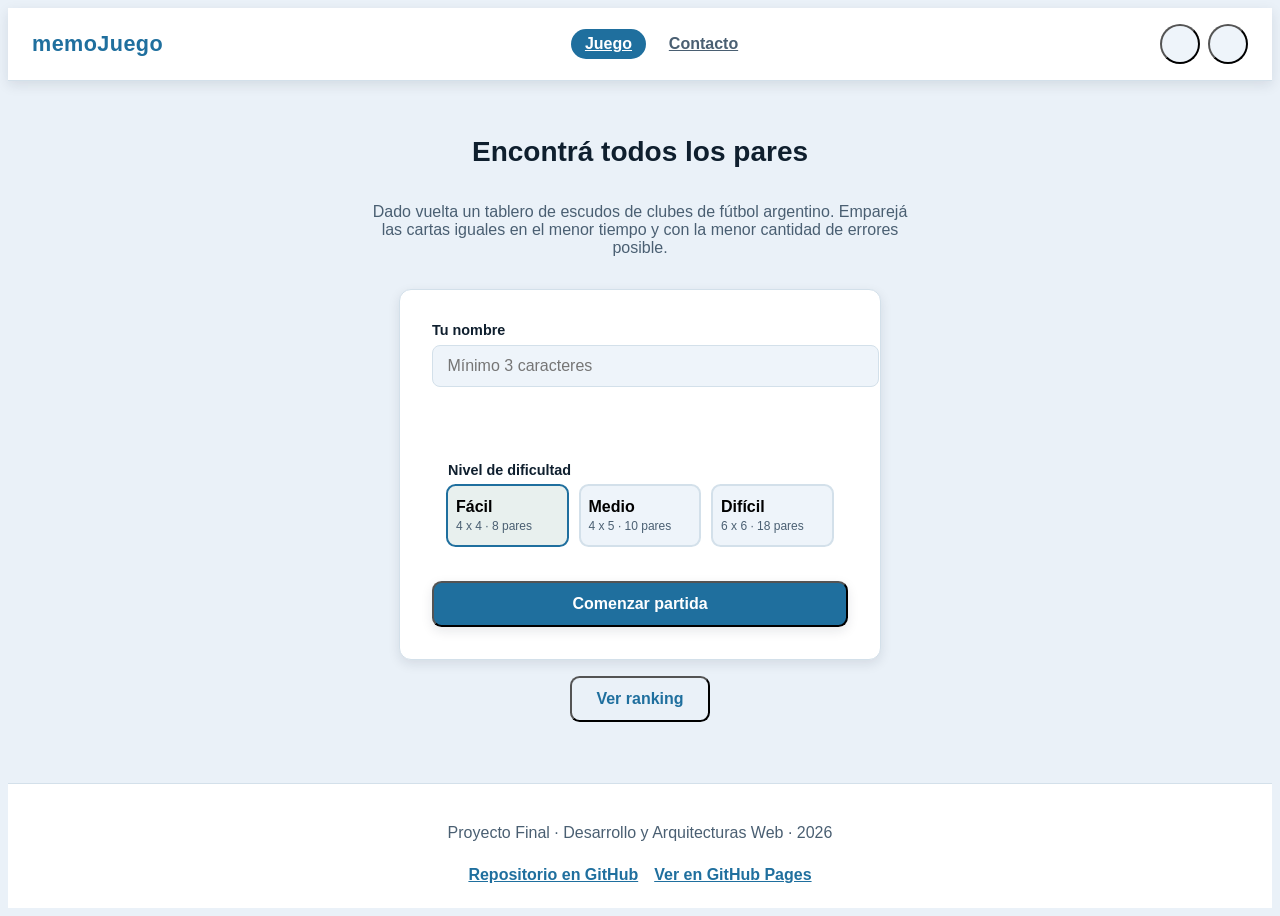
==== index.html @ 81fcfca0 "Agrego pantalla de juego con marcador" ====
<!DOCTYPE html>
<html lang="es">
<head>
    <meta charset="UTF-8">
    <meta name="viewport" content="width=device-width, initial-scale=1.0">
    <title>memoJuego - Escudos de clubes argentinos</title>
    <link rel="stylesheet" href="css/reset.css">
    <link rel="stylesheet" href="css/estilos.css">
</head>
<body>
    <header class="encabezado">
        <div class="marca-sitio">
            <span class="nombre-sitio">memoJuego</span>
        </div>
        <nav class="navegacion" aria-label="Navegación principal">
            <a class="enlace-nav enlace-nav-activo" href="index.html">Juego</a>
            <a class="enlace-nav" href="pages/contacto.html">Contacto</a>
        </nav>
        <div class="acciones-encabezado">
            <button class="boton-icono" id="boton-tema" type="button" aria-label="Cambiar entre modo claro y oscuro">
                <img class="icono-boton" src="assets/imagenes/luna.svg" alt="" aria-hidden="true">
            </button>
            <button class="boton-icono" id="boton-sonido" type="button" aria-label="Activar o desactivar sonidos">
                <img class="icono-boton" src="assets/imagenes/sound-on.svg" alt="" aria-hidden="true">
            </button>
        </div>
    </header>

    <main class="contenido">
        <section class="pantalla vista-inicio" id="pantalla-inicio" aria-labelledby="titulo-inicio">
            <h1 class="titulo-pantalla" id="titulo-inicio">Encontrá todos los pares</h1>
            <p class="texto-pantalla">Dado vuelta un tablero de escudos de clubes de fútbol argentino. Emparejá las cartas iguales en el menor tiempo y con la menor cantidad de errores posible.</p>

            <form class="formulario-inicio" id="formulario-inicio" novalidate>
                <div class="campo">
                    <label class="etiqueta-campo" for="entrada-nombre">Tu nombre</label>
                    <input class="control-campo" id="entrada-nombre" type="text" placeholder="Mínimo 3 caracteres" autocomplete="off" maxlength="20">
                    <p class="error-campo" id="error-nombre" role="alert"></p>
                </div>

                <fieldset class="campo campo-niveles">
                    <legend class="etiqueta-campo">Nivel de dificultad</legend>
                    <div class="selector-nivel" id="selector-nivel" role="radiogroup" aria-label="Nivel de dificultad">
                        <button class="opcion-nivel opcion-nivel-activa" type="button" data-nivel="facil" role="radio" aria-checked="true">
                            <span class="nombre-opcion">Fácil</span>
                            <span class="detalle-opcion">4 x 4 · 8 pares</span>
                        </button>
                        <button class="opcion-nivel" type="button" data-nivel="medio" role="radio" aria-checked="false">
                            <span class="nombre-opcion">Medio</span>
                            <span class="detalle-opcion">4 x 5 · 10 pares</span>
                        </button>
                        <button class="opcion-nivel" type="button" data-nivel="dificil" role="radio" aria-checked="false">
                            <span class="nombre-opcion">Difícil</span>
                            <span class="detalle-opcion">6 x 6 · 18 pares</span>
                        </button>
                    </div>
                </fieldset>

                <button class="boton boton-primario" id="boton-comenzar" type="submit">Comenzar partida</button>
            </form>

            <button class="boton boton-fantasma" id="boton-ranking-inicio" type="button">Ver ranking</button>
        </section>

        <section class="pantalla vista-juego oculto" id="pantalla-juego" aria-labelledby="titulo-juego">
            <h2 class="visualmente-oculto" id="titulo-juego">Partida en curso</h2>

            <div class="tablero-superior">
                <ul class="marcador" aria-live="polite">
                    <li class="item-marcador">
                        <span class="etiqueta-marcador">Jugador</span>
                        <span class="valor-marcador" id="dato-jugador">-</span>
                    </li>
                    <li class="item-marcador">
                        <span class="etiqueta-marcador">Tiempo</span>
                        <span class="valor-marcador" id="dato-tiempo">00:00</span>
                    </li>
                    <li class="item-marcador">
                        <span class="etiqueta-marcador">Puntaje</span>
                        <span class="valor-marcador" id="dato-puntaje">0</span>
                    </li>
                    <li class="item-marcador">
                        <span class="etiqueta-marcador">Pares</span>
                        <span class="valor-marcador" id="dato-pares">0 / 0</span>
                    </li>
                    <li class="item-marcador">
                        <span class="etiqueta-marcador">Intentos</span>
                        <span class="valor-marcador" id="dato-intentos">0</span>
                    </li>
                    <li class="item-marcador">
                        <span class="etiqueta-marcador">Errores</span>
                        <span class="valor-marcador" id="dato-errores">0</span>
                    </li>
                </ul>
            </div>

            <div class="tablero tablero-facil" id="tablero" aria-label="Tablero de cartas"></div>

            <div class="controles-juego">
                <button class="boton boton-secundario" id="boton-reiniciar" type="button">Reiniciar partida</button>
                <button class="boton boton-fantasma" id="boton-nueva" type="button">Cambiar jugador o nivel</button>
                <button class="boton boton-fantasma" id="boton-ranking-juego" type="button">Ver ranking</button>
            </div>
        </section>
    </main>

    <footer class="pie">
        <p class="texto-pie">Proyecto Final · Desarrollo y Arquitecturas Web · 2026</p>
        <div class="enlaces-pie">
            <a class="enlace-pie" id="enlace-repositorio" href="https://github.com/UAIFede/daw2026-exfinal-riquelme" target="_blank" rel="noopener noreferrer">Repositorio en GitHub</a>
            <a class="enlace-pie" id="enlace-pages" href="https://uaifede.github.io/daw2026-exfinal-riquelme/" target="_blank" rel="noopener noreferrer">Ver en GitHub Pages</a>
        </div>
    </footer>
    <script src="js/validaciones.js"></script>
    <script src="js/interfaz.js"></script>
    <script src="js/inicio.js"></script>
</body>
</html>
---- css/estilos.css ----
:root {
    --color-fondo: #eaf1f8;
    --color-superficie: #ffffff;
    --color-superficie-suave: #eef4fa;
    --color-borde: #d3e0ea;
    --color-texto: #0f1f2e;
    --color-texto-suave: #4a5f72;
    --color-primario: #1f6f9e;
    --color-primario-oscuro: #155879;
    --color-acento: #f5a623;
    --color-peligro: #d1495b;
    --color-exito: #2e9e6b;
    --sombra: 0 0.25rem 0.75rem #0f1f2e1a;
    --sombra-fuerte: 0 0.75rem 2rem #0f1f2e33;
    --radio: 0.75rem;
    --transicion: 0.25s ease;
}

body.tema-oscuro {
    --color-fondo: #0f1a17;
    --color-superficie: #16241f;
    --color-superficie-suave: #1d2f28;
    --color-borde: #2a3d35;
    --color-texto: #e7efe9;
    --color-texto-suave: #9fb3aa;
    --color-primario: #37b48f;
    --color-primario-oscuro: #2a8f72;
    --color-peligro: #e06c7c;
    --color-exito: #4cc38a;
    --sombra: 0 0.25rem 0.75rem #00000059;
}

body {
    display: flex;
    flex-direction: column;
    min-height: 100vh;
    background-color: var(--color-fondo);
    color: var(--color-texto);
    font-family: "Segoe UI", "Helvetica Neue", Arial, sans-serif;
    transition: background-color var(--transicion), color var(--transicion);
}

h1 {
    font-size: 1.75rem;
}

h2 {
    font-size: 1.4rem;
}

.encabezado {
    display: flex;
    justify-content: space-between;
    align-items: center;
    gap: 1rem;
    padding: 1rem 1.5rem;
    background-color: var(--color-superficie);
    border-bottom: 1px solid var(--color-borde);
    box-shadow: var(--sombra);
}

.marca-sitio {
    display: flex;
    align-items: center;
    gap: 0.5rem;
}

.nombre-sitio {
    color: var(--color-primario);
    letter-spacing: 0.02em;
    font-size: 1.35rem;
    font-weight: 700;
}

.acciones-encabezado {
    display: flex;
    gap: 0.5rem;
}

.navegacion {
    display: flex;
    gap: 0.5rem;
}

.enlace-nav {
    padding: 0.4rem 0.9rem;
    border-radius: 999px;
    color: var(--color-texto-suave);
    font-weight: 600;
    transition: background-color var(--transicion), color var(--transicion);
}

.enlace-nav:hover,
.enlace-nav:focus-visible {
    background-color: var(--color-superficie-suave);
    color: var(--color-texto);
}

.enlace-nav-activo {
    background-color: var(--color-primario);
    color: #ffffff;
}

.enlace-nav-activo:hover,
.enlace-nav-activo:focus-visible {
    background-color: var(--color-primario-oscuro);
    color: #ffffff;
}

.boton-icono {
    display: flex;
    justify-content: center;
    align-items: center;
    width: 2.5rem;
    height: 2.5rem;
    border-radius: 50%;
    background-color: var(--color-superficie-suave);
    transition: background-color var(--transicion), transform var(--transicion);
}

.boton-icono:hover,
.boton-icono:focus-visible {
    background-color: var(--color-borde);
    transform: translateY(-1px);
}

.contenido {
    display: flex;
    flex: 1;
    flex-direction: column;
    align-items: center;
    width: 100%;
    max-width: 60rem;
    margin: 0 auto;
    padding: 2rem 1.5rem;
}

.pantalla {
    display: flex;
    flex-direction: column;
    align-items: center;
    width: 100%;
}

.titulo-pantalla {
    text-align: center;
    color: var(--color-texto);
}

.texto-pantalla {
    max-width: 34rem;
    margin: 0.75rem auto 2rem;
    text-align: center;
    color: var(--color-texto-suave);
}

.formulario-inicio {
    display: flex;
    flex-direction: column;
    gap: 1.5rem;
    width: 100%;
    max-width: 26rem;
    padding: 2rem;
    background-color: var(--color-superficie);
    border: 1px solid var(--color-borde);
    border-radius: var(--radio);
    box-shadow: var(--sombra);
}

.campo {
    display: flex;
    flex-direction: column;
    gap: 0.4rem;
    border: none;
}

.etiqueta-campo {
    color: var(--color-texto);
    font-size: 0.9rem;
    font-weight: 600;
}

.control-campo {
    width: 100%;
    padding: 0.7rem 0.9rem;
    background-color: var(--color-superficie-suave);
    border: 1px solid var(--color-borde);
    border-radius: 0.5rem;
    color: var(--color-texto);
    font-size: 1rem;
    transition: border-color var(--transicion), box-shadow var(--transicion);
}

.control-campo:focus-visible {
    border-color: var(--color-primario);
    outline: none;
    box-shadow: 0 0 0 3px #1f6f5c33;
}

.error-campo {
    min-height: 1.1rem;
    color: var(--color-peligro);
    font-size: 0.85rem;
    font-weight: 600;
}

.campo-niveles {
    gap: 0.75rem;
}

.selector-nivel {
    display: flex;
    gap: 0.6rem;
}

.opcion-nivel {
    display: flex;
    flex: 1;
    flex-direction: column;
    gap: 0.2rem;
    padding: 0.75rem 0.5rem;
    background-color: var(--color-superficie-suave);
    border: 2px solid var(--color-borde);
    border-radius: 0.6rem;
    text-align: center;
    transition: border-color var(--transicion), background-color var(--transicion);
}

.opcion-nivel:hover,
.opcion-nivel:focus-visible {
    border-color: var(--color-primario);
}

.opcion-nivel-activa {
    background-color: #1f6f5c1a;
    border-color: var(--color-primario);
}

.nombre-opcion {
    font-size: 1rem;
    font-weight: 700;
}

.detalle-opcion {
    color: var(--color-texto-suave);
    font-size: 0.75rem;
}

.boton {
    display: inline-flex;
    justify-content: center;
    align-items: center;
    padding: 0.75rem 1.5rem;
    border-radius: 0.6rem;
    text-align: center;
    font-size: 1rem;
    font-weight: 700;
    transition: background-color var(--transicion), transform var(--transicion), box-shadow var(--transicion);
}

.boton:hover,
.boton:focus-visible {
    transform: translateY(-2px);
}

.boton:active {
    transform: translateY(0);
}

.boton-primario {
    background-color: var(--color-primario);
    color: #ffffff;
    box-shadow: var(--sombra);
}

.boton-primario:hover,
.boton-primario:focus-visible {
    background-color: var(--color-primario-oscuro);
}

.boton-fantasma {
    margin-top: 1rem;
    background-color: transparent;
    color: var(--color-primario);
    font-weight: 600;
}

.boton-fantasma:hover,
.boton-fantasma:focus-visible {
    color: var(--color-primario-oscuro);
}

.pie {
    display: flex;
    flex-direction: column;
    align-items: center;
    gap: 0.5rem;
    padding: 1.5rem;
    background-color: var(--color-superficie);
    border-top: 1px solid var(--color-borde);
    text-align: center;
    color: var(--color-texto-suave);
}

.enlaces-pie {
    display: flex;
    flex-wrap: wrap;
    justify-content: center;
    gap: 1rem;
}

.enlace-pie {
    color: var(--color-primario);
    text-decoration: underline;
    font-weight: 600;
}

.formulario-contacto {
    display: flex;
    flex-direction: column;
    gap: 1.25rem;
    width: 100%;
    max-width: 32rem;
    padding: 2rem;
    background-color: var(--color-superficie);
    border: 1px solid var(--color-borde);
    border-radius: var(--radio);
    box-shadow: var(--sombra);
}

.control-campo-area {
    resize: vertical;
    min-height: 6rem;
}

.exito-campo {
    min-height: 1.1rem;
    color: var(--color-exito);
    font-size: 0.9rem;
    font-weight: 600;
}

.tablero-superior {
    width: 100%;
    margin-bottom: 1.5rem;
}

.marcador {
    display: flex;
    flex-wrap: wrap;
    justify-content: center;
    gap: 0.75rem;
    width: 100%;
}

.item-marcador {
    display: flex;
    flex: 1;
    flex-direction: column;
    align-items: center;
    gap: 0.15rem;
    min-width: 5rem;
    padding: 0.6rem 0.75rem;
    background-color: var(--color-superficie);
    border: 1px solid var(--color-borde);
    border-radius: 0.6rem;
    box-shadow: var(--sombra);
}

.etiqueta-marcador {
    color: var(--color-texto-suave);
    text-transform: uppercase;
    letter-spacing: 0.05em;
    font-size: 0.65rem;
    font-weight: 700;
}

.valor-marcador {
    color: var(--color-texto);
    font-size: 1.1rem;
    font-weight: 700;
}

.tablero {
    display: flex;
    flex-wrap: wrap;
    justify-content: center;
    gap: 0.5rem;
    width: 100%;
    max-width: 34rem;
    margin: 0 auto;
}

.boton-secundario {
    background-color: var(--color-superficie);
    border: 1px solid var(--color-borde);
    color: var(--color-texto);
}

.controles-juego {
    display: flex;
    flex-wrap: wrap;
    justify-content: center;
    gap: 0.75rem;
    margin-top: 1.75rem;
}

.controles-juego .boton-fantasma {
    margin-top: 0;
}

.oculto {
    display: none;
}

.visualmente-oculto {
    position: absolute;
    width: 1px;
    height: 1px;
    margin: -1px;
    padding: 0;
    border: 0;
    overflow: hidden;
    clip: rect(0, 0, 0, 0);
}
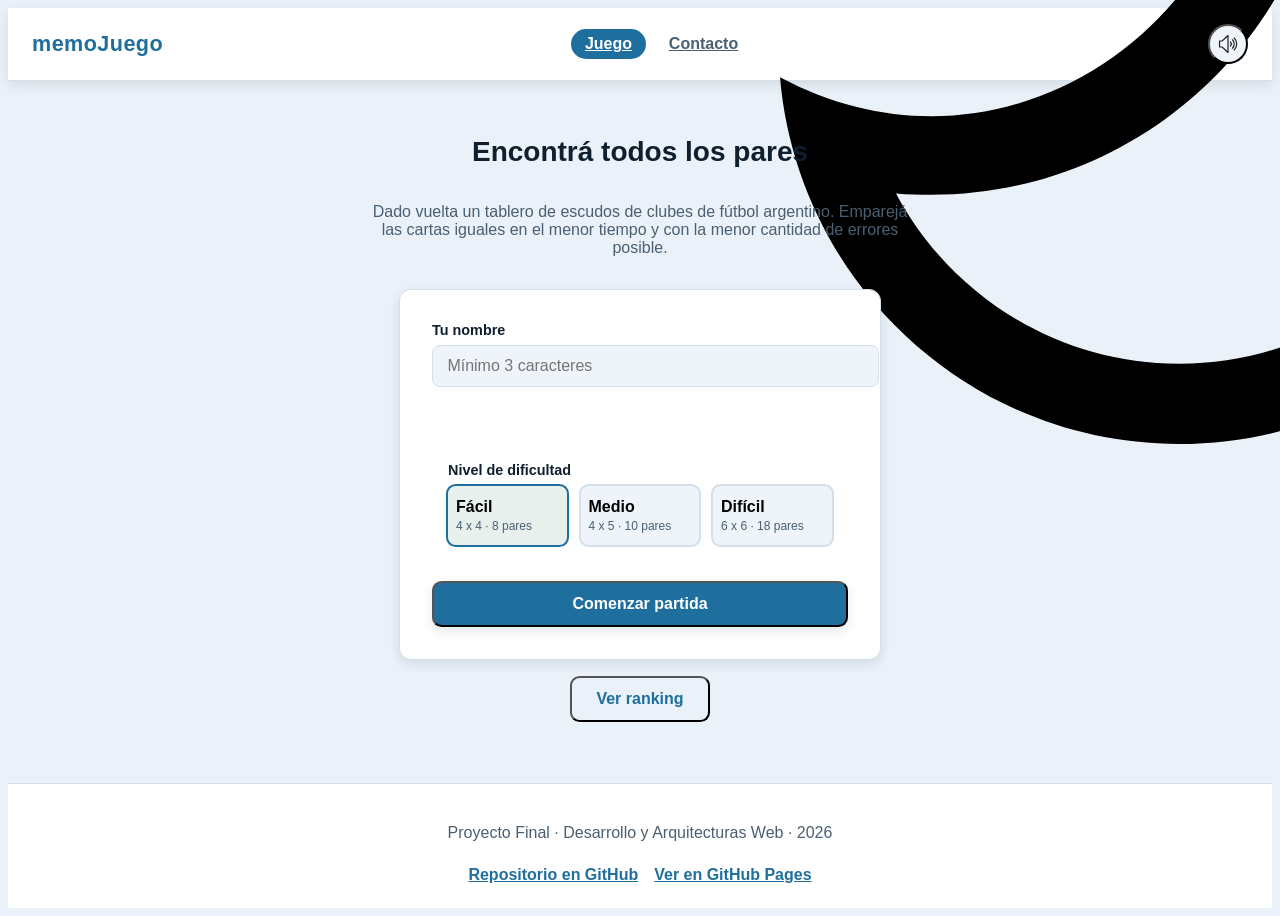
==== commit d476a608: "Agrego imagenes en formato svg, y sonidos en formato mp3" ====
--- a/index.html
+++ b/index.html
@@ -4,7 +4,6 @@
     <meta charset="UTF-8">
     <meta name="viewport" content="width=device-width, initial-scale=1.0">
     <title>memoJuego - Escudos de clubes argentinos</title>
-    <link rel="stylesheet" href="css/reset.css">
     <link rel="stylesheet" href="css/estilos.css">
 </head>
 <body>
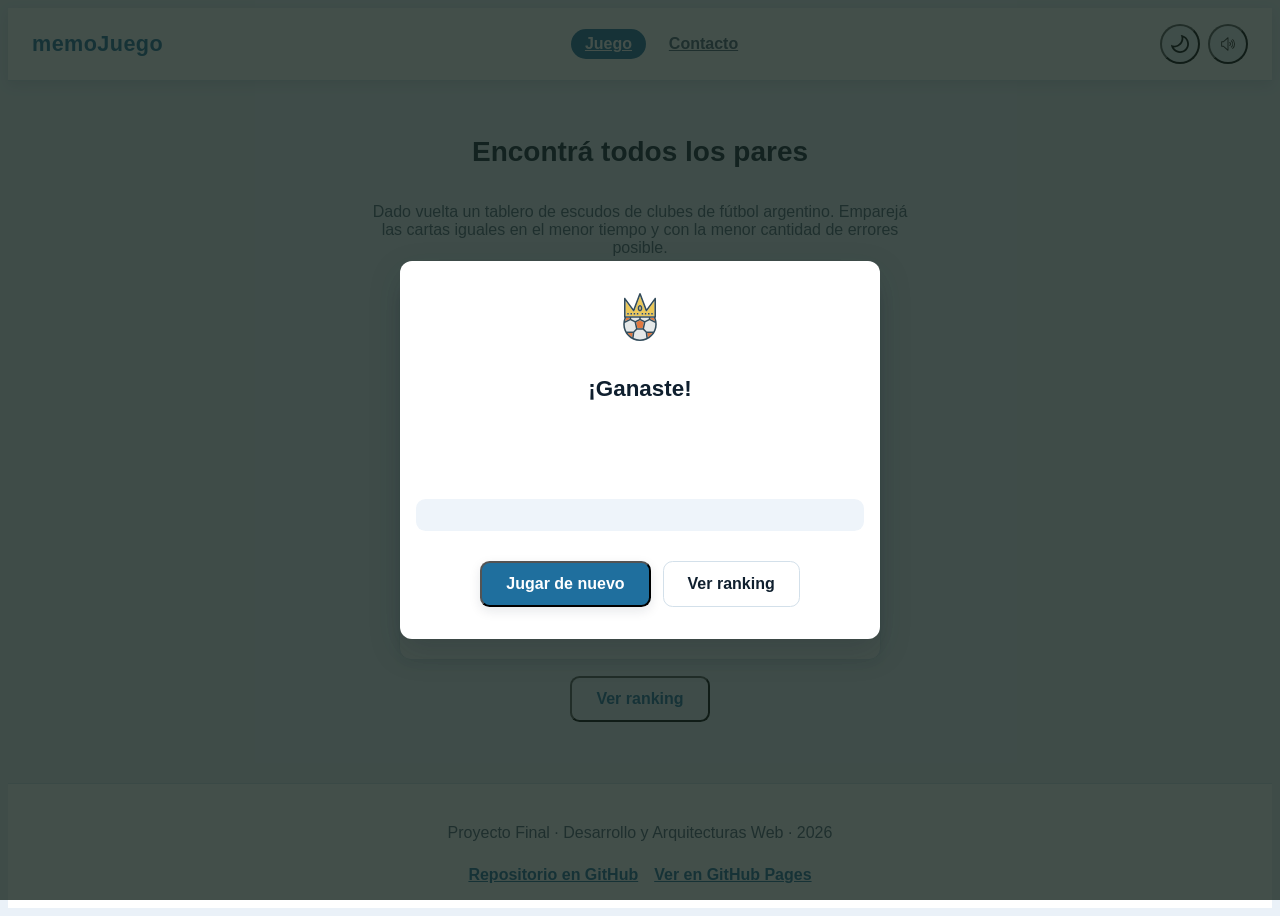
==== commit a13685c3: "Agrego modal de victoria" ====
--- a/index.html
+++ b/index.html
@@ -110,8 +110,21 @@
             <a class="enlace-pie" id="enlace-pages" href="https://uaifede.github.io/daw2026-exfinal-riquelme/" target="_blank" rel="noopener noreferrer">Ver en GitHub Pages</a>
         </div>
     </footer>
+    <div class="modal oculto" id="modal-victoria" role="dialog" aria-modal="true" aria-labelledby="titulo-victoria">
+        <div class="caja-modal">
+            <img class="icono-modal" src="assets/imagenes/ganador.svg" alt="" aria-hidden="true">
+            <h2 class="titulo-modal" id="titulo-victoria">¡Ganaste!</h2>
+            <p class="subtitulo-modal" id="resumen-victoria"></p>
+            <dl class="detalle-puntaje" id="detalle-puntaje"></dl>
+            <div class="acciones-modal">
+                <button class="boton boton-primario" id="boton-jugar-otra" type="button">Jugar de nuevo</button>
+                <button class="boton boton-secundario" id="boton-ver-ranking-victoria" type="button">Ver ranking</button>
+            </div>
+        </div>
+    </div>
     <script src="js/validaciones.js"></script>
     <script src="js/interfaz.js"></script>
     <script src="js/inicio.js"></script>
+    <script src="js/juego.js"></script>
 </body>
 </html>
--- a/css/estilos.css
+++ b/css/estilos.css
@@ -27,7 +27,9 @@
     --color-primario-oscuro: #2a8f72;
     --color-peligro: #e06c7c;
     --color-exito: #4cc38a;
+    --color-acento: #f5b544;
     --sombra: 0 0.25rem 0.75rem #00000059;
+    --sombra-fuerte: 0 0.75rem 2rem #00000080;
 }
 
 body {
@@ -422,4 +424,197 @@
     border: 0;
     overflow: hidden;
     clip: rect(0, 0, 0, 0);
+}
+
+.carta {
+    display: block;
+    position: relative;
+    aspect-ratio: 1 / 1;
+    background: transparent;
+    border-radius: 0.6rem;
+    perspective: 60rem;
+}
+
+.carta:focus-visible {
+    outline: 3px solid var(--color-acento);
+    outline-offset: 2px;
+}
+
+.interior-carta {
+    position: absolute;
+    inset: 0;
+    transition: transform 0.4s ease;
+    transform-style: preserve-3d;
+}
+
+.cara-carta {
+    display: flex;
+    position: absolute;
+    inset: 0;
+    justify-content: center;
+    align-items: center;
+    border-radius: 0.6rem;
+    backface-visibility: hidden;
+}
+
+.cara-dorso {
+    background: linear-gradient(135deg, #1f6f5c, #2a8f72);
+    box-shadow: var(--sombra);
+}
+
+.cara-frente {
+    background-color: var(--color-superficie);
+    border: 2px solid var(--color-borde);
+    box-shadow: var(--sombra);
+    transform: rotateY(180deg);
+}
+
+.tablero-facil .carta {
+    flex: 0 0 calc((100% - 1.5rem) / 4);
+}
+
+.tablero-medio .carta {
+    flex: 0 0 calc((100% - 2rem) / 5);
+}
+
+.tablero-dificil .carta {
+    flex: 0 0 calc((100% - 2.5rem) / 6);
+}
+
+.carta:disabled {
+    cursor: default;
+}
+
+.icono-boton {
+    width: 1.15rem;
+    height: 1.15rem;
+}
+
+body.tema-oscuro .icono-boton {
+    filter: invert(1);
+}
+
+.cara-dorso img {
+    width: 45%;
+    height: 45%;
+    object-fit: contain;
+}
+
+.imagen-carta {
+    width: 65%;
+    height: 65%;
+    object-fit: contain;
+}
+
+.icono-modal {
+    width: 3rem;
+    height: 3rem;
+}
+
+body.tema-oscuro .icono-modal-mono {
+    filter: invert(1);
+}
+
+.carta.esta-volteada .interior-carta,
+.carta.es-correcta .interior-carta {
+    transform: rotateY(180deg);
+}
+
+.carta.es-correcta .cara-frente {
+    border-color: var(--color-exito);
+    background-color: #2e9e6b1a;
+}
+
+.carta.es-incorrecta .cara-frente {
+    border-color: var(--color-peligro);
+    background-color: #d1495b1a;
+    animation: temblar 0.35s ease;
+}
+
+@keyframes temblar {
+    25% {
+        transform: rotateY(180deg) translateX(-0.25rem);
+    }
+
+    75% {
+        transform: rotateY(180deg) translateX(0.25rem);
+    }
+}
+
+.modal {
+    display: flex;
+    position: fixed;
+    inset: 0;
+    z-index: 10;
+    justify-content: center;
+    align-items: center;
+    padding: 1.5rem;
+    background-color: #14231dcc;
+}
+
+.caja-modal {
+    display: flex;
+    flex-direction: column;
+    align-items: center;
+    gap: 1rem;
+    width: 100%;
+    max-width: 26rem;
+    padding: 2rem;
+    background-color: var(--color-superficie);
+    border-radius: var(--radio);
+    text-align: center;
+    box-shadow: var(--sombra-fuerte);
+    animation: aparecer 0.25s ease;
+}
+
+.titulo-modal {
+    color: var(--color-texto);
+}
+
+.subtitulo-modal {
+    color: var(--color-texto-suave);
+}
+
+.acciones-modal {
+    display: flex;
+    flex-wrap: wrap;
+    justify-content: center;
+    gap: 0.75rem;
+    width: 100%;
+}
+
+.detalle-puntaje {
+    display: flex;
+    flex-direction: column;
+    gap: 0.4rem;
+    width: 100%;
+    padding: 1rem;
+    background-color: var(--color-superficie-suave);
+    border-radius: 0.6rem;
+    text-align: left;
+    font-size: 0.9rem;
+}
+
+.fila-puntaje {
+    display: flex;
+    justify-content: space-between;
+    gap: 1rem;
+}
+
+.fila-puntaje-total {
+    padding-top: 0.4rem;
+    border-top: 1px solid var(--color-borde);
+    font-weight: 700;
+}
+
+@keyframes aparecer {
+    from {
+        transform: translateY(0.75rem);
+        opacity: 0;
+    }
+
+    to {
+        transform: translateY(0);
+        opacity: 1;
+    }
 }
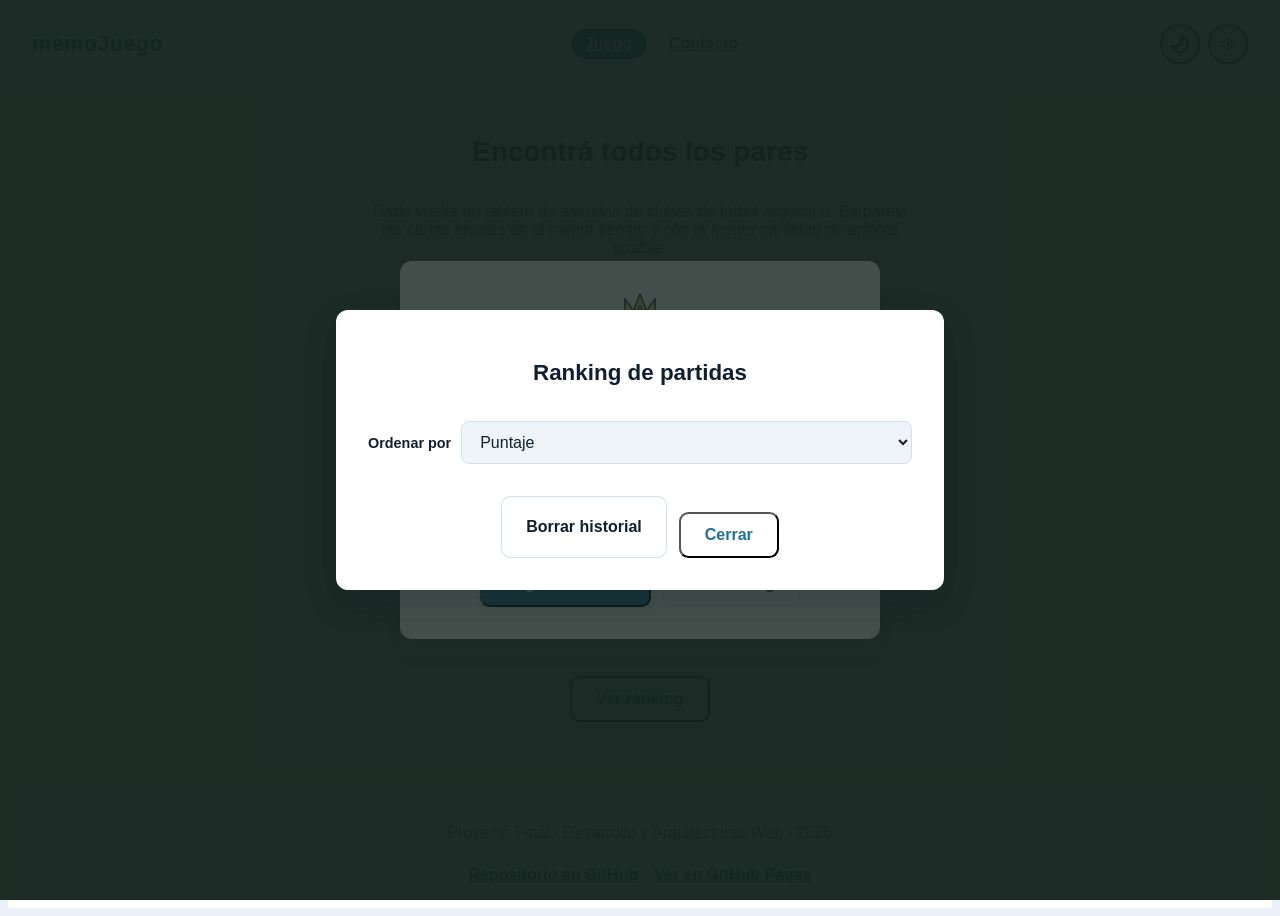
==== commit c3edf359: "Agrego modal de ranking" ====
--- a/index.html
+++ b/index.html
@@ -122,9 +122,29 @@
             </div>
         </div>
     </div>
+    <div class="modal oculto" id="modal-ranking" role="dialog" aria-modal="true" aria-labelledby="titulo-ranking">
+        <div class="caja-modal caja-modal-ancha">
+            <h2 class="titulo-modal" id="titulo-ranking">Ranking de partidas</h2>
+            <div class="ranking-controles">
+                <label class="etiqueta-campo" for="orden-ranking">Ordenar por</label>
+                <select class="control-campo control-campo-select" id="orden-ranking">
+                    <option value="puntaje">Puntaje</option>
+                    <option value="fecha">Fecha</option>
+                    <option value="duracion">Duración</option>
+                    <option value="nivel">Nivel</option>
+                </select>
+            </div>
+            <div class="ranking-tabla" id="ranking-tabla"></div>
+            <div class="acciones-modal">
+                <button class="boton boton-secundario" id="boton-borrar-ranking" type="button">Borrar historial</button>
+                <button class="boton boton-fantasma" id="boton-cerrar-ranking" type="button">Cerrar</button>
+            </div>
+        </div>
+    </div>
     <script src="js/validaciones.js"></script>
     <script src="js/interfaz.js"></script>
     <script src="js/inicio.js"></script>
     <script src="js/juego.js"></script>
+    <script src="js/almacenamiento.js"></script>
 </body>
 </html>
--- a/css/estilos.css
+++ b/css/estilos.css
@@ -617,4 +617,80 @@
         transform: translateY(0);
         opacity: 1;
     }
+}
+
+.caja-modal-ancha {
+    max-width: 34rem;
+}
+
+.control-campo-select {
+    cursor: pointer;
+}
+
+.ranking-controles {
+    display: flex;
+    align-items: center;
+    gap: 0.6rem;
+    width: 100%;
+}
+
+.ranking-controles .etiqueta-campo {
+    margin: 0;
+}
+
+.ranking-controles .control-campo-select {
+    width: auto;
+    flex: 1;
+}
+
+.ranking-tabla {
+    display: flex;
+    flex-direction: column;
+    gap: 0.4rem;
+    width: 100%;
+    max-height: 18rem;
+    overflow-y: auto;
+}
+
+.ranking-fila {
+    display: flex;
+    align-items: center;
+    gap: 0.75rem;
+    padding: 0.6rem 0.75rem;
+    background-color: var(--color-superficie-suave);
+    border-radius: 0.5rem;
+    text-align: left;
+}
+
+.posicion-fila {
+    color: var(--color-primario);
+    font-size: 1.1rem;
+    font-weight: 700;
+}
+
+.datos-fila {
+    display: flex;
+    flex: 1;
+    flex-direction: column;
+}
+
+.nombre-fila {
+    font-weight: 700;
+}
+
+.meta-fila {
+    color: var(--color-texto-suave);
+    font-size: 0.8rem;
+}
+
+.puntaje-fila {
+    color: var(--color-texto);
+    font-size: 1.05rem;
+    font-weight: 700;
+}
+
+.ranking-vacio {
+    padding: 1.5rem;
+    text-align: center;
+    color: var(--color-texto-suave);
 }
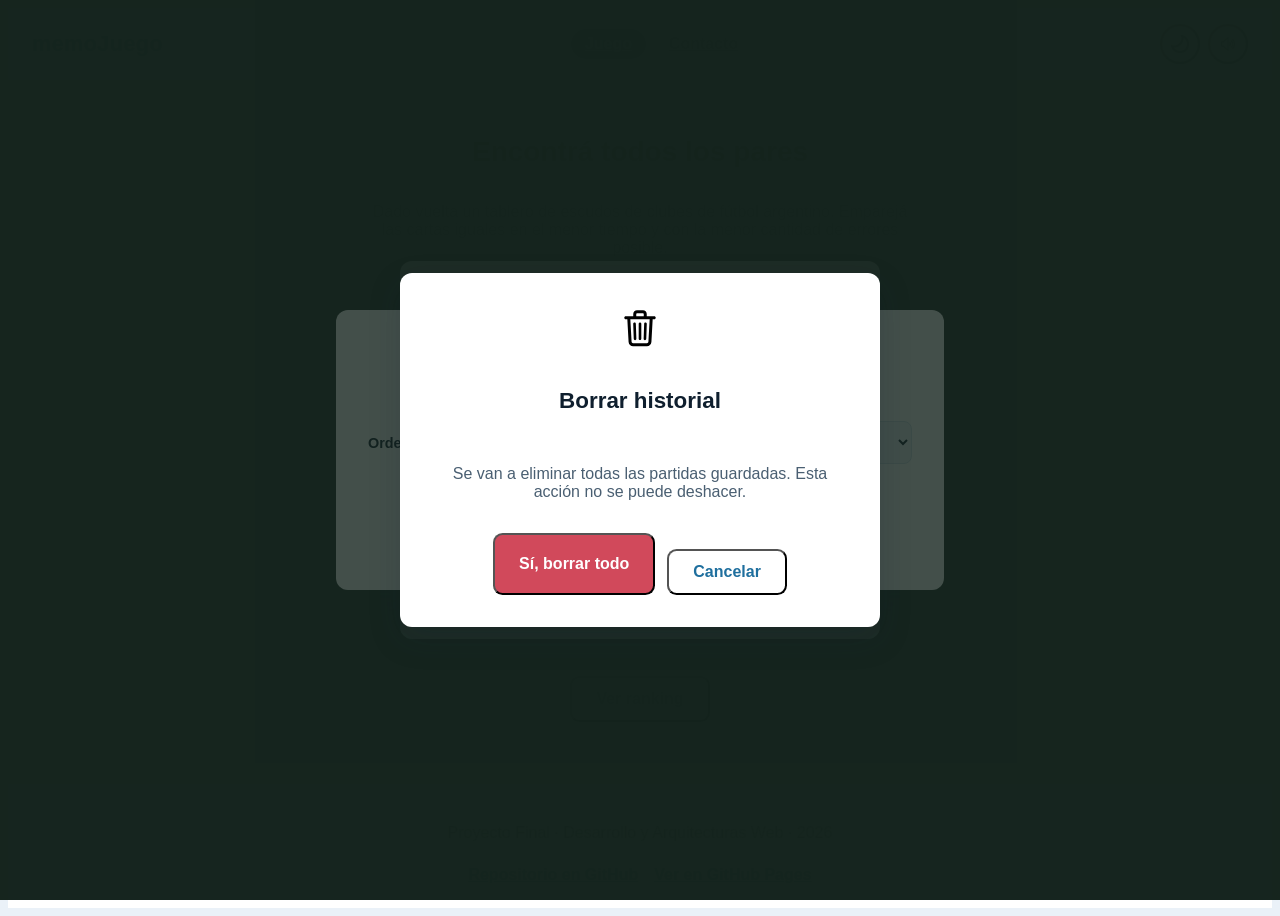
==== commit b10a5501: "Ordenamiento del ranking por puntaje, fecha, duración y nivel. Modal de eliminar historial" ====
--- a/index.html
+++ b/index.html
@@ -141,6 +141,17 @@
             </div>
         </div>
     </div>
+    <div class="modal oculto" id="modal-confirmacion" role="dialog" aria-modal="true" aria-labelledby="titulo-confirmacion">
+        <div class="caja-modal">
+            <img class="icono-modal icono-modal-mono" src="assets/imagenes/basura.svg" alt="" aria-hidden="true">
+            <h2 class="titulo-modal" id="titulo-confirmacion">Borrar historial</h2>
+            <p class="subtitulo-modal">Se van a eliminar todas las partidas guardadas. Esta acción no se puede deshacer.</p>
+            <div class="acciones-modal">
+                <button class="boton boton-peligro" id="boton-confirmar-borrado" type="button">Sí, borrar todo</button>
+                <button class="boton boton-fantasma" id="boton-cancelar-borrado" type="button">Cancelar</button>
+            </div>
+        </div>
+    </div>
     <script src="js/validaciones.js"></script>
     <script src="js/interfaz.js"></script>
     <script src="js/inicio.js"></script>
--- a/css/estilos.css
+++ b/css/estilos.css
@@ -693,4 +693,9 @@
     padding: 1.5rem;
     text-align: center;
     color: var(--color-texto-suave);
+}
+
+.boton-peligro {
+    background-color: var(--color-peligro);
+    color: #ffffff;
 }
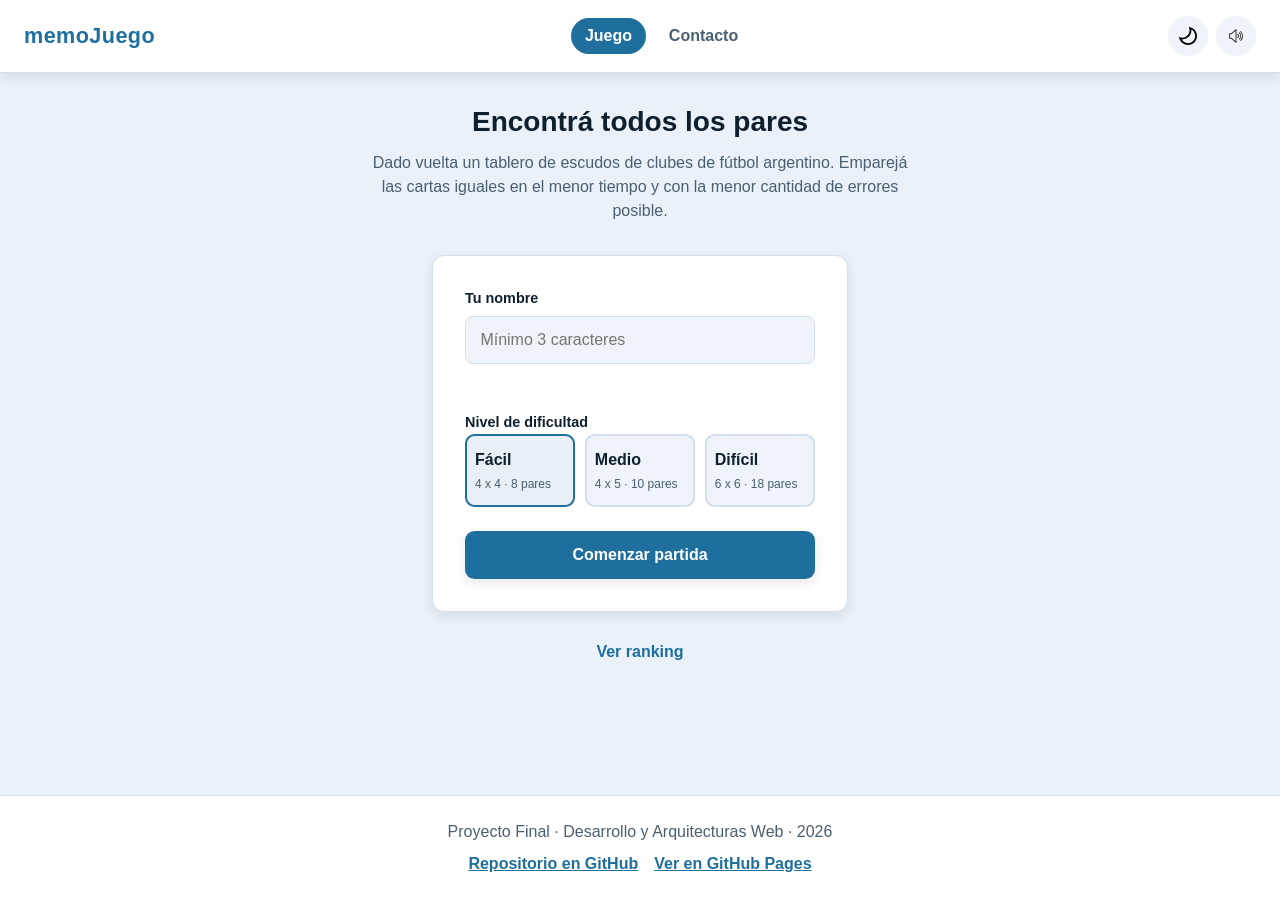
==== commit 74682f3a: "Refactorizacion y reordenamiento de código" ====
--- a/index.html
+++ b/index.html
@@ -29,14 +29,12 @@
         <section class="pantalla vista-inicio" id="pantalla-inicio" aria-labelledby="titulo-inicio">
             <h1 class="titulo-pantalla" id="titulo-inicio">Encontrá todos los pares</h1>
             <p class="texto-pantalla">Dado vuelta un tablero de escudos de clubes de fútbol argentino. Emparejá las cartas iguales en el menor tiempo y con la menor cantidad de errores posible.</p>
-
             <form class="formulario-inicio" id="formulario-inicio" novalidate>
                 <div class="campo">
                     <label class="etiqueta-campo" for="entrada-nombre">Tu nombre</label>
                     <input class="control-campo" id="entrada-nombre" type="text" placeholder="Mínimo 3 caracteres" autocomplete="off" maxlength="20">
                     <p class="error-campo" id="error-nombre" role="alert"></p>
                 </div>
-
                 <fieldset class="campo campo-niveles">
                     <legend class="etiqueta-campo">Nivel de dificultad</legend>
                     <div class="selector-nivel" id="selector-nivel" role="radiogroup" aria-label="Nivel de dificultad">
@@ -54,16 +52,13 @@
                         </button>
                     </div>
                 </fieldset>
-
                 <button class="boton boton-primario" id="boton-comenzar" type="submit">Comenzar partida</button>
             </form>
-
             <button class="boton boton-fantasma" id="boton-ranking-inicio" type="button">Ver ranking</button>
         </section>
 
         <section class="pantalla vista-juego oculto" id="pantalla-juego" aria-labelledby="titulo-juego">
             <h2 class="visualmente-oculto" id="titulo-juego">Partida en curso</h2>
-
             <div class="tablero-superior">
                 <ul class="marcador" aria-live="polite">
                     <li class="item-marcador">
@@ -92,9 +87,7 @@
                     </li>
                 </ul>
             </div>
-
             <div class="tablero tablero-facil" id="tablero" aria-label="Tablero de cartas"></div>
-
             <div class="controles-juego">
                 <button class="boton boton-secundario" id="boton-reiniciar" type="button">Reiniciar partida</button>
                 <button class="boton boton-fantasma" id="boton-nueva" type="button">Cambiar jugador o nivel</button>
@@ -110,6 +103,7 @@
             <a class="enlace-pie" id="enlace-pages" href="https://uaifede.github.io/daw2026-exfinal-riquelme/" target="_blank" rel="noopener noreferrer">Ver en GitHub Pages</a>
         </div>
     </footer>
+
     <div class="modal oculto" id="modal-victoria" role="dialog" aria-modal="true" aria-labelledby="titulo-victoria">
         <div class="caja-modal">
             <img class="icono-modal" src="assets/imagenes/ganador.svg" alt="" aria-hidden="true">
@@ -122,6 +116,7 @@
             </div>
         </div>
     </div>
+
     <div class="modal oculto" id="modal-ranking" role="dialog" aria-modal="true" aria-labelledby="titulo-ranking">
         <div class="caja-modal caja-modal-ancha">
             <h2 class="titulo-modal" id="titulo-ranking">Ranking de partidas</h2>
@@ -141,6 +136,7 @@
             </div>
         </div>
     </div>
+
     <div class="modal oculto" id="modal-confirmacion" role="dialog" aria-modal="true" aria-labelledby="titulo-confirmacion">
         <div class="caja-modal">
             <img class="icono-modal icono-modal-mono" src="assets/imagenes/basura.svg" alt="" aria-hidden="true">
@@ -152,10 +148,11 @@
             </div>
         </div>
     </div>
+  
+    <script src="js/almacenamiento.js"></script>
     <script src="js/validaciones.js"></script>
     <script src="js/interfaz.js"></script>
+    <script src="js/juego.js"></script>
     <script src="js/inicio.js"></script>
-    <script src="js/juego.js"></script>
-    <script src="js/almacenamiento.js"></script>
 </body>
 </html>
--- a/css/estilos.css
+++ b/css/estilos.css
@@ -1,3 +1,55 @@
+*,
+*::before,
+*::after {
+    box-sizing: border-box;
+    margin: 0;
+    padding: 0;
+}
+
+html {
+    font-size: 100%;
+    line-height: 1.5;
+    -webkit-text-size-adjust: 100%;
+}
+
+ul,
+ol {
+    list-style: none;
+}
+
+a {
+    color: inherit;
+    text-decoration: none;
+}
+
+button {
+    border: none;
+    background: none;
+    color: inherit;
+    font: inherit;
+    cursor: pointer;
+}
+
+input,
+textarea,
+select {
+    border: none;
+    color: inherit;
+    font: inherit;
+}
+
+img {
+    display: block;
+    max-width: 100%;
+}
+
+h1,
+h2,
+h3 {
+    font-weight: 700;
+    line-height: 1.2;
+}
+
 :root {
     --color-fondo: #eaf1f8;
     --color-superficie: #ffffff;
@@ -17,17 +69,17 @@
 }
 
 body.tema-oscuro {
-    --color-fondo: #0f1a17;
-    --color-superficie: #16241f;
-    --color-superficie-suave: #1d2f28;
-    --color-borde: #2a3d35;
-    --color-texto: #e7efe9;
-    --color-texto-suave: #9fb3aa;
-    --color-primario: #37b48f;
-    --color-primario-oscuro: #2a8f72;
+    --color-fondo: #0b1622;
+    --color-superficie: #13212e;
+    --color-superficie-suave: #1a2c3d;
+    --color-borde: #2a3f52;
+    --color-texto: #e7eef5;
+    --color-texto-suave: #9db0c2;
+    --color-primario: #2f7fb0;
+    --color-primario-oscuro: #23628a;
+    --color-acento: #f5b544;
     --color-peligro: #e06c7c;
     --color-exito: #4cc38a;
-    --color-acento: #f5b544;
     --sombra: 0 0.25rem 0.75rem #00000059;
     --sombra-fuerte: 0 0.75rem 2rem #00000080;
 }
@@ -126,6 +178,15 @@
     transform: translateY(-1px);
 }
 
+.icono-boton {
+    width: 1.15rem;
+    height: 1.15rem;
+}
+
+body.tema-oscuro .icono-boton {
+    filter: invert(1);
+}
+
 .contenido {
     display: flex;
     flex: 1;
@@ -169,6 +230,19 @@
     box-shadow: var(--sombra);
 }
 
+.formulario-contacto {
+    display: flex;
+    flex-direction: column;
+    gap: 1.25rem;
+    width: 100%;
+    max-width: 32rem;
+    padding: 2rem;
+    background-color: var(--color-superficie);
+    border: 1px solid var(--color-borde);
+    border-radius: var(--radio);
+    box-shadow: var(--sombra);
+}
+
 .campo {
     display: flex;
     flex-direction: column;
@@ -196,13 +270,29 @@
 .control-campo:focus-visible {
     border-color: var(--color-primario);
     outline: none;
-    box-shadow: 0 0 0 3px #1f6f5c33;
+    box-shadow: 0 0 0 3px #1f6f9e33;
+}
+
+.control-campo-area {
+    resize: vertical;
+    min-height: 6rem;
+}
+
+.control-campo-select {
+    cursor: pointer;
 }
 
 .error-campo {
     min-height: 1.1rem;
     color: var(--color-peligro);
     font-size: 0.85rem;
+    font-weight: 600;
+}
+
+.exito-campo {
+    min-height: 1.1rem;
+    color: var(--color-exito);
+    font-size: 0.9rem;
     font-weight: 600;
 }
 
@@ -234,7 +324,7 @@
 }
 
 .opcion-nivel-activa {
-    background-color: #1f6f5c1a;
+    background-color: #1f6f9e1a;
     border-color: var(--color-primario);
 }
 
@@ -278,6 +368,12 @@
 .boton-primario:hover,
 .boton-primario:focus-visible {
     background-color: var(--color-primario-oscuro);
+}
+
+.boton-secundario {
+    background-color: var(--color-superficie);
+    border: 1px solid var(--color-borde);
+    color: var(--color-texto);
 }
 
 .boton-fantasma {
@@ -292,54 +388,9 @@
     color: var(--color-primario-oscuro);
 }
 
-.pie {
-    display: flex;
-    flex-direction: column;
-    align-items: center;
-    gap: 0.5rem;
-    padding: 1.5rem;
-    background-color: var(--color-superficie);
-    border-top: 1px solid var(--color-borde);
-    text-align: center;
-    color: var(--color-texto-suave);
-}
-
-.enlaces-pie {
-    display: flex;
-    flex-wrap: wrap;
-    justify-content: center;
-    gap: 1rem;
-}
-
-.enlace-pie {
-    color: var(--color-primario);
-    text-decoration: underline;
-    font-weight: 600;
-}
-
-.formulario-contacto {
-    display: flex;
-    flex-direction: column;
-    gap: 1.25rem;
-    width: 100%;
-    max-width: 32rem;
-    padding: 2rem;
-    background-color: var(--color-superficie);
-    border: 1px solid var(--color-borde);
-    border-radius: var(--radio);
-    box-shadow: var(--sombra);
-}
-
-.control-campo-area {
-    resize: vertical;
-    min-height: 6rem;
-}
-
-.exito-campo {
-    min-height: 1.1rem;
-    color: var(--color-exito);
-    font-size: 0.9rem;
-    font-weight: 600;
+.boton-peligro {
+    background-color: var(--color-peligro);
+    color: #ffffff;
 }
 
 .tablero-superior {
@@ -393,10 +444,79 @@
     margin: 0 auto;
 }
 
-.boton-secundario {
+.carta {
+    display: block;
+    position: relative;
+    aspect-ratio: 1 / 1;
+    background: transparent;
+    border-radius: 0.6rem;
+    perspective: 60rem;
+}
+
+.carta:focus-visible {
+    outline: 3px solid var(--color-acento);
+    outline-offset: 2px;
+}
+
+.interior-carta {
+    position: absolute;
+    inset: 0;
+    transition: transform 0.4s ease;
+    transform-style: preserve-3d;
+}
+
+.cara-carta {
+    display: flex;
+    position: absolute;
+    inset: 0;
+    justify-content: center;
+    align-items: center;
+    border-radius: 0.6rem;
+    backface-visibility: hidden;
+}
+
+.cara-dorso {
+    background: linear-gradient(135deg, #1f6f9e, #2f8fc4);
+    box-shadow: var(--sombra);
+}
+
+.cara-dorso img {
+    width: 45%;
+    height: 45%;
+    object-fit: contain;
+}
+
+.cara-frente {
     background-color: var(--color-superficie);
-    border: 1px solid var(--color-borde);
-    color: var(--color-texto);
+    border: 2px solid var(--color-borde);
+    box-shadow: var(--sombra);
+    transform: rotateY(180deg);
+}
+
+.imagen-carta {
+    width: 65%;
+    height: 65%;
+    object-fit: contain;
+}
+
+.carta.esta-volteada .interior-carta,
+.carta.es-correcta .interior-carta {
+    transform: rotateY(180deg);
+}
+
+.carta.es-correcta .cara-frente {
+    border-color: var(--color-exito);
+    background-color: #2e9e6b1a;
+}
+
+.carta.es-incorrecta .cara-frente {
+    border-color: var(--color-peligro);
+    background-color: #d1495b1a;
+    animation: temblar 0.35s ease;
+}
+
+.carta:disabled {
+    cursor: default;
 }
 
 .controles-juego {
@@ -409,6 +529,178 @@
 
 .controles-juego .boton-fantasma {
     margin-top: 0;
+}
+
+.pie {
+    display: flex;
+    flex-direction: column;
+    align-items: center;
+    gap: 0.5rem;
+    padding: 1.5rem;
+    background-color: var(--color-superficie);
+    border-top: 1px solid var(--color-borde);
+    text-align: center;
+    color: var(--color-texto-suave);
+}
+
+.enlaces-pie {
+    display: flex;
+    flex-wrap: wrap;
+    justify-content: center;
+    gap: 1rem;
+}
+
+.enlace-pie {
+    color: var(--color-primario);
+    text-decoration: underline;
+    font-weight: 600;
+}
+
+.modal {
+    display: flex;
+    position: fixed;
+    inset: 0;
+    z-index: 10;
+    justify-content: center;
+    align-items: center;
+    padding: 1.5rem;
+    background-color: #0f1f2ecc;
+}
+
+.caja-modal {
+    display: flex;
+    flex-direction: column;
+    align-items: center;
+    gap: 1rem;
+    width: 100%;
+    max-width: 26rem;
+    padding: 2rem;
+    background-color: var(--color-superficie);
+    border-radius: var(--radio);
+    text-align: center;
+    box-shadow: var(--sombra-fuerte);
+    animation: aparecer 0.25s ease;
+}
+
+.caja-modal-ancha {
+    max-width: 34rem;
+}
+
+.icono-modal {
+    width: 3rem;
+    height: 3rem;
+}
+
+body.tema-oscuro .icono-modal-mono {
+    filter: invert(1);
+}
+
+.titulo-modal {
+    color: var(--color-texto);
+}
+
+.subtitulo-modal {
+    color: var(--color-texto-suave);
+}
+
+.acciones-modal {
+    display: flex;
+    flex-wrap: wrap;
+    justify-content: center;
+    gap: 0.75rem;
+    width: 100%;
+}
+
+.detalle-puntaje {
+    display: flex;
+    flex-direction: column;
+    gap: 0.4rem;
+    width: 100%;
+    padding: 1rem;
+    background-color: var(--color-superficie-suave);
+    border-radius: 0.6rem;
+    text-align: left;
+    font-size: 0.9rem;
+}
+
+.fila-puntaje {
+    display: flex;
+    justify-content: space-between;
+    gap: 1rem;
+}
+
+.fila-puntaje-total {
+    padding-top: 0.4rem;
+    border-top: 1px solid var(--color-borde);
+    font-weight: 700;
+}
+
+.ranking-controles {
+    display: flex;
+    align-items: center;
+    gap: 0.6rem;
+    width: 100%;
+}
+
+.ranking-controles .etiqueta-campo {
+    margin: 0;
+}
+
+.ranking-controles .control-campo-select {
+    width: auto;
+    flex: 1;
+}
+
+.ranking-tabla {
+    display: flex;
+    flex-direction: column;
+    gap: 0.4rem;
+    width: 100%;
+    max-height: 18rem;
+    overflow-y: auto;
+}
+
+.ranking-fila {
+    display: flex;
+    align-items: center;
+    gap: 0.75rem;
+    padding: 0.6rem 0.75rem;
+    background-color: var(--color-superficie-suave);
+    border-radius: 0.5rem;
+    text-align: left;
+}
+
+.posicion-fila {
+    color: var(--color-primario);
+    font-size: 1.1rem;
+    font-weight: 700;
+}
+
+.datos-fila {
+    display: flex;
+    flex: 1;
+    flex-direction: column;
+}
+
+.nombre-fila {
+    font-weight: 700;
+}
+
+.meta-fila {
+    color: var(--color-texto-suave);
+    font-size: 0.8rem;
+}
+
+.puntaje-fila {
+    color: var(--color-texto);
+    font-size: 1.05rem;
+    font-weight: 700;
+}
+
+.ranking-vacio {
+    padding: 1.5rem;
+    text-align: center;
+    color: var(--color-texto-suave);
 }
 
 .oculto {
@@ -426,49 +718,6 @@
     clip: rect(0, 0, 0, 0);
 }
 
-.carta {
-    display: block;
-    position: relative;
-    aspect-ratio: 1 / 1;
-    background: transparent;
-    border-radius: 0.6rem;
-    perspective: 60rem;
-}
-
-.carta:focus-visible {
-    outline: 3px solid var(--color-acento);
-    outline-offset: 2px;
-}
-
-.interior-carta {
-    position: absolute;
-    inset: 0;
-    transition: transform 0.4s ease;
-    transform-style: preserve-3d;
-}
-
-.cara-carta {
-    display: flex;
-    position: absolute;
-    inset: 0;
-    justify-content: center;
-    align-items: center;
-    border-radius: 0.6rem;
-    backface-visibility: hidden;
-}
-
-.cara-dorso {
-    background: linear-gradient(135deg, #1f6f5c, #2a8f72);
-    box-shadow: var(--sombra);
-}
-
-.cara-frente {
-    background-color: var(--color-superficie);
-    border: 2px solid var(--color-borde);
-    box-shadow: var(--sombra);
-    transform: rotateY(180deg);
-}
-
 .tablero-facil .carta {
     flex: 0 0 calc((100% - 1.5rem) / 4);
 }
@@ -479,132 +728,6 @@
 
 .tablero-dificil .carta {
     flex: 0 0 calc((100% - 2.5rem) / 6);
-}
-
-.carta:disabled {
-    cursor: default;
-}
-
-.icono-boton {
-    width: 1.15rem;
-    height: 1.15rem;
-}
-
-body.tema-oscuro .icono-boton {
-    filter: invert(1);
-}
-
-.cara-dorso img {
-    width: 45%;
-    height: 45%;
-    object-fit: contain;
-}
-
-.imagen-carta {
-    width: 65%;
-    height: 65%;
-    object-fit: contain;
-}
-
-.icono-modal {
-    width: 3rem;
-    height: 3rem;
-}
-
-body.tema-oscuro .icono-modal-mono {
-    filter: invert(1);
-}
-
-.carta.esta-volteada .interior-carta,
-.carta.es-correcta .interior-carta {
-    transform: rotateY(180deg);
-}
-
-.carta.es-correcta .cara-frente {
-    border-color: var(--color-exito);
-    background-color: #2e9e6b1a;
-}
-
-.carta.es-incorrecta .cara-frente {
-    border-color: var(--color-peligro);
-    background-color: #d1495b1a;
-    animation: temblar 0.35s ease;
-}
-
-@keyframes temblar {
-    25% {
-        transform: rotateY(180deg) translateX(-0.25rem);
-    }
-
-    75% {
-        transform: rotateY(180deg) translateX(0.25rem);
-    }
-}
-
-.modal {
-    display: flex;
-    position: fixed;
-    inset: 0;
-    z-index: 10;
-    justify-content: center;
-    align-items: center;
-    padding: 1.5rem;
-    background-color: #14231dcc;
-}
-
-.caja-modal {
-    display: flex;
-    flex-direction: column;
-    align-items: center;
-    gap: 1rem;
-    width: 100%;
-    max-width: 26rem;
-    padding: 2rem;
-    background-color: var(--color-superficie);
-    border-radius: var(--radio);
-    text-align: center;
-    box-shadow: var(--sombra-fuerte);
-    animation: aparecer 0.25s ease;
-}
-
-.titulo-modal {
-    color: var(--color-texto);
-}
-
-.subtitulo-modal {
-    color: var(--color-texto-suave);
-}
-
-.acciones-modal {
-    display: flex;
-    flex-wrap: wrap;
-    justify-content: center;
-    gap: 0.75rem;
-    width: 100%;
-}
-
-.detalle-puntaje {
-    display: flex;
-    flex-direction: column;
-    gap: 0.4rem;
-    width: 100%;
-    padding: 1rem;
-    background-color: var(--color-superficie-suave);
-    border-radius: 0.6rem;
-    text-align: left;
-    font-size: 0.9rem;
-}
-
-.fila-puntaje {
-    display: flex;
-    justify-content: space-between;
-    gap: 1rem;
-}
-
-.fila-puntaje-total {
-    padding-top: 0.4rem;
-    border-top: 1px solid var(--color-borde);
-    font-weight: 700;
 }
 
 @keyframes aparecer {
@@ -619,83 +742,42 @@
     }
 }
 
-.caja-modal-ancha {
-    max-width: 34rem;
-}
-
-.control-campo-select {
-    cursor: pointer;
-}
-
-.ranking-controles {
-    display: flex;
-    align-items: center;
-    gap: 0.6rem;
-    width: 100%;
-}
-
-.ranking-controles .etiqueta-campo {
-    margin: 0;
-}
-
-.ranking-controles .control-campo-select {
-    width: auto;
-    flex: 1;
-}
-
-.ranking-tabla {
-    display: flex;
-    flex-direction: column;
-    gap: 0.4rem;
-    width: 100%;
-    max-height: 18rem;
-    overflow-y: auto;
-}
-
-.ranking-fila {
-    display: flex;
-    align-items: center;
-    gap: 0.75rem;
-    padding: 0.6rem 0.75rem;
-    background-color: var(--color-superficie-suave);
-    border-radius: 0.5rem;
-    text-align: left;
-}
-
-.posicion-fila {
-    color: var(--color-primario);
-    font-size: 1.1rem;
-    font-weight: 700;
-}
-
-.datos-fila {
-    display: flex;
-    flex: 1;
-    flex-direction: column;
-}
-
-.nombre-fila {
-    font-weight: 700;
-}
-
-.meta-fila {
-    color: var(--color-texto-suave);
-    font-size: 0.8rem;
-}
-
-.puntaje-fila {
-    color: var(--color-texto);
-    font-size: 1.05rem;
-    font-weight: 700;
-}
-
-.ranking-vacio {
-    padding: 1.5rem;
-    text-align: center;
-    color: var(--color-texto-suave);
-}
-
-.boton-peligro {
-    background-color: var(--color-peligro);
-    color: #ffffff;
-}+@keyframes temblar {
+    25% {
+        transform: rotateY(180deg) translateX(-0.25rem);
+    }
+
+    75% {
+        transform: rotateY(180deg) translateX(0.25rem);
+    }
+}
+
+@media (max-width: 640px) {
+    .encabezado {
+        flex-wrap: wrap;
+        justify-content: center;
+    }
+
+    .selector-nivel {
+        flex-direction: column;
+    }
+
+    .item-marcador {
+        min-width: 4rem;
+        padding: 0.5rem;
+    }
+}
+
+@media (prefers-reduced-motion: reduce) {
+    .interior-carta {
+        transition: none;
+    }
+
+    .carta.es-incorrecta .cara-frente {
+        animation: none;
+    }
+
+    .caja-modal {
+        animation: none;
+    }
+}
